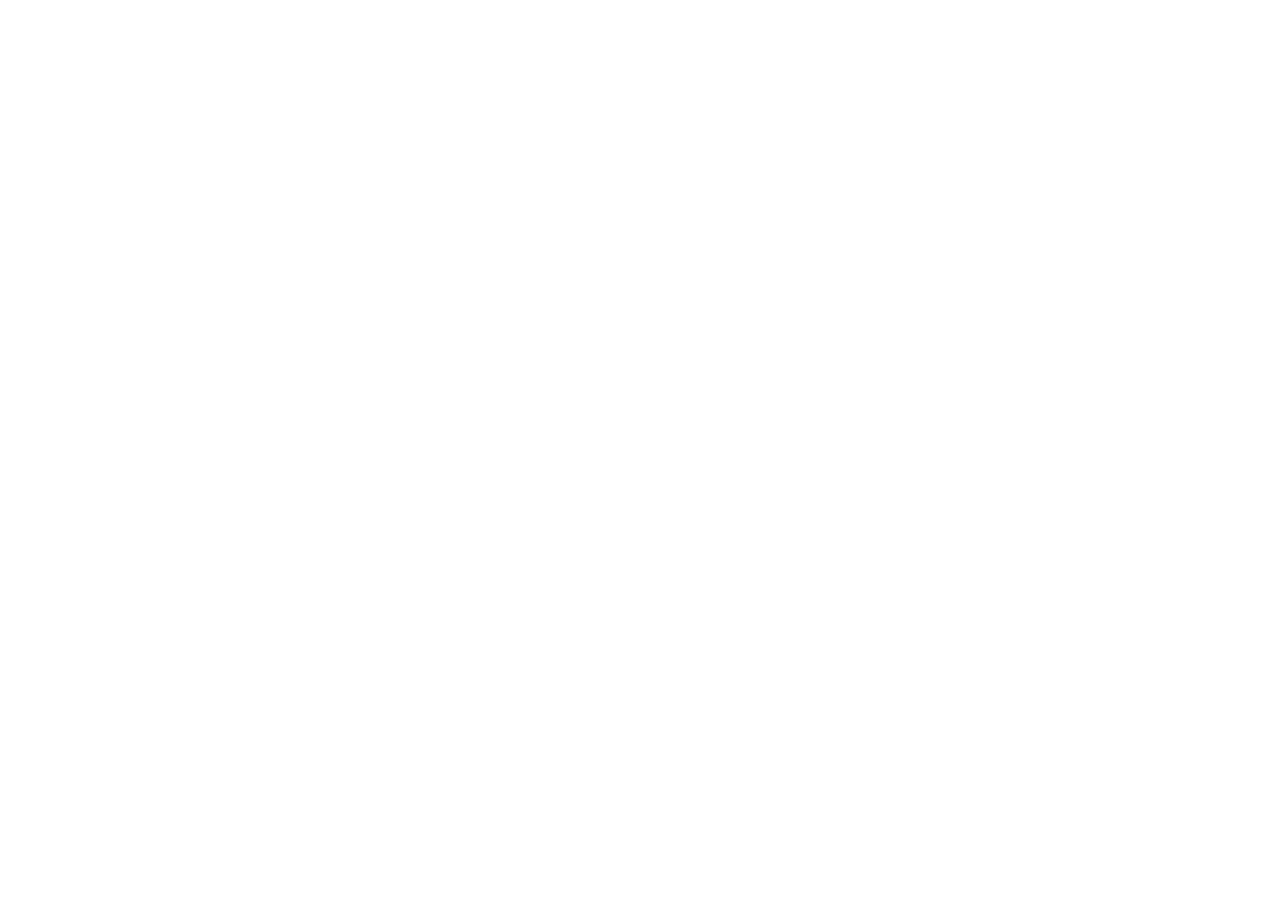
==== index.html @ c00ada1f "Initial commit" ====
<!DOCTYPE html>
<html lang="en">
    <head>
        <meta charset="UTF-8">
        <meta name="viewport" content="width=device-width, initial-scale=1.0">
        <title>Bootstrap-template</title>

        <!-- Bootstrap -->
        <link rel="stylesheet" href="https://cdn.jsdelivr.net/npm/bootstrap@5.3.2/dist/css/bootstrap.min.css">

        <!-- CSS -->
        <link rel="stylesheet" href="./css/style.css">
    </head>
    <body>
       <header>
        
       </header>

       <main>

       </main>

       <footer>
        
       </footer>

       <script type="text/javascript" src="./javascript/scripts.js" ></script>
    </body>
</html>
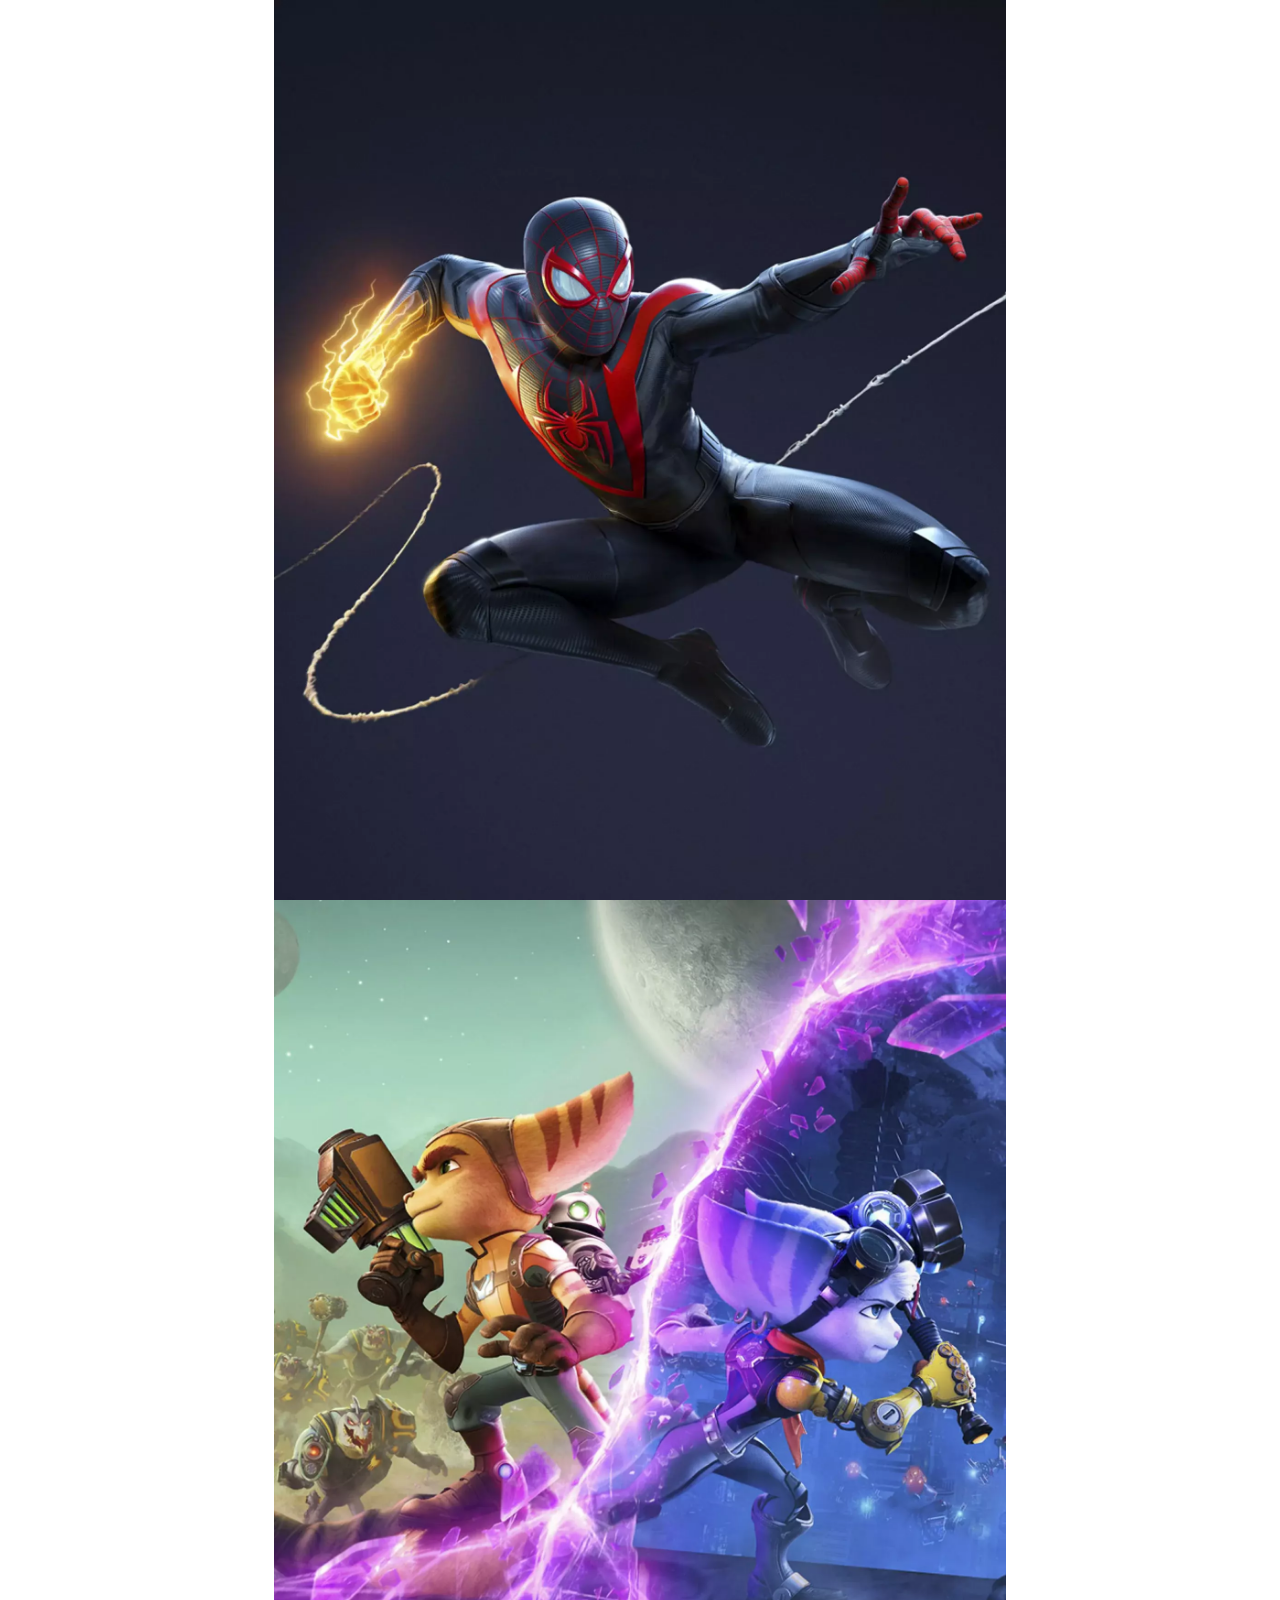
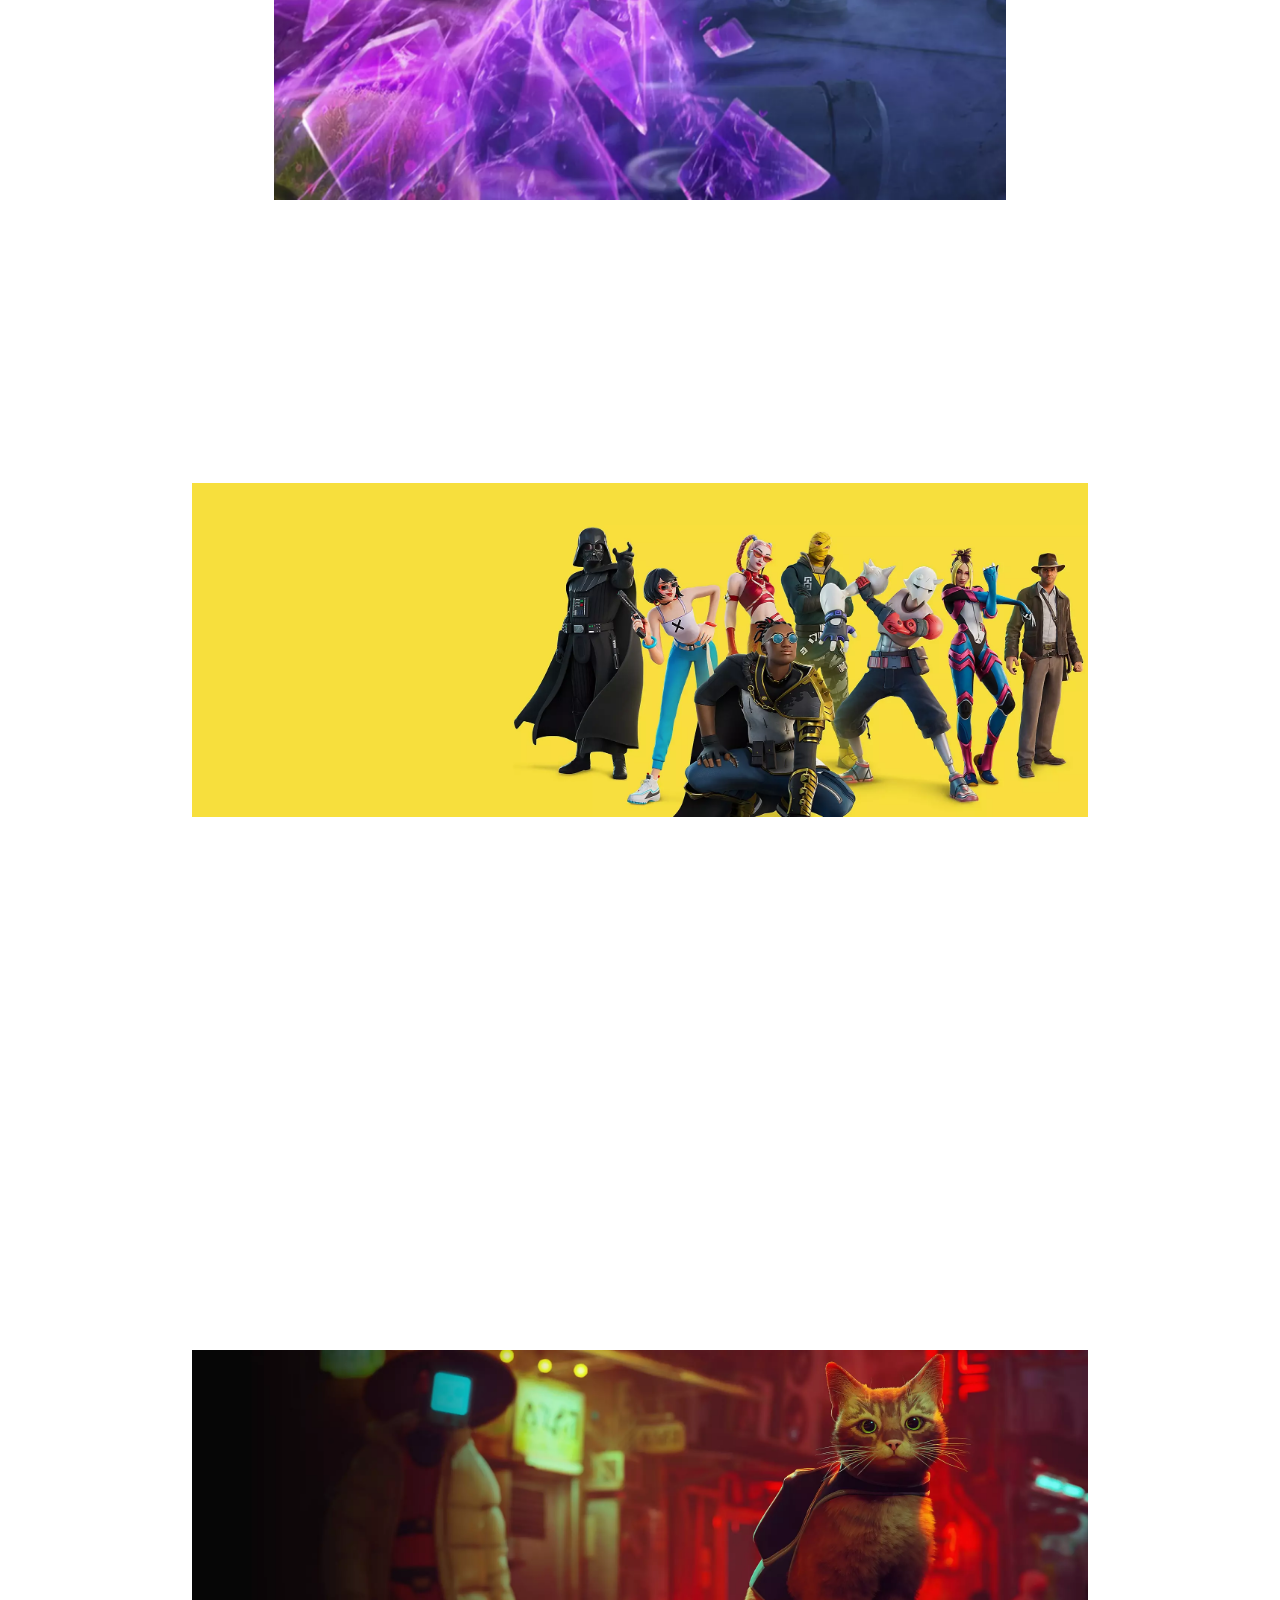
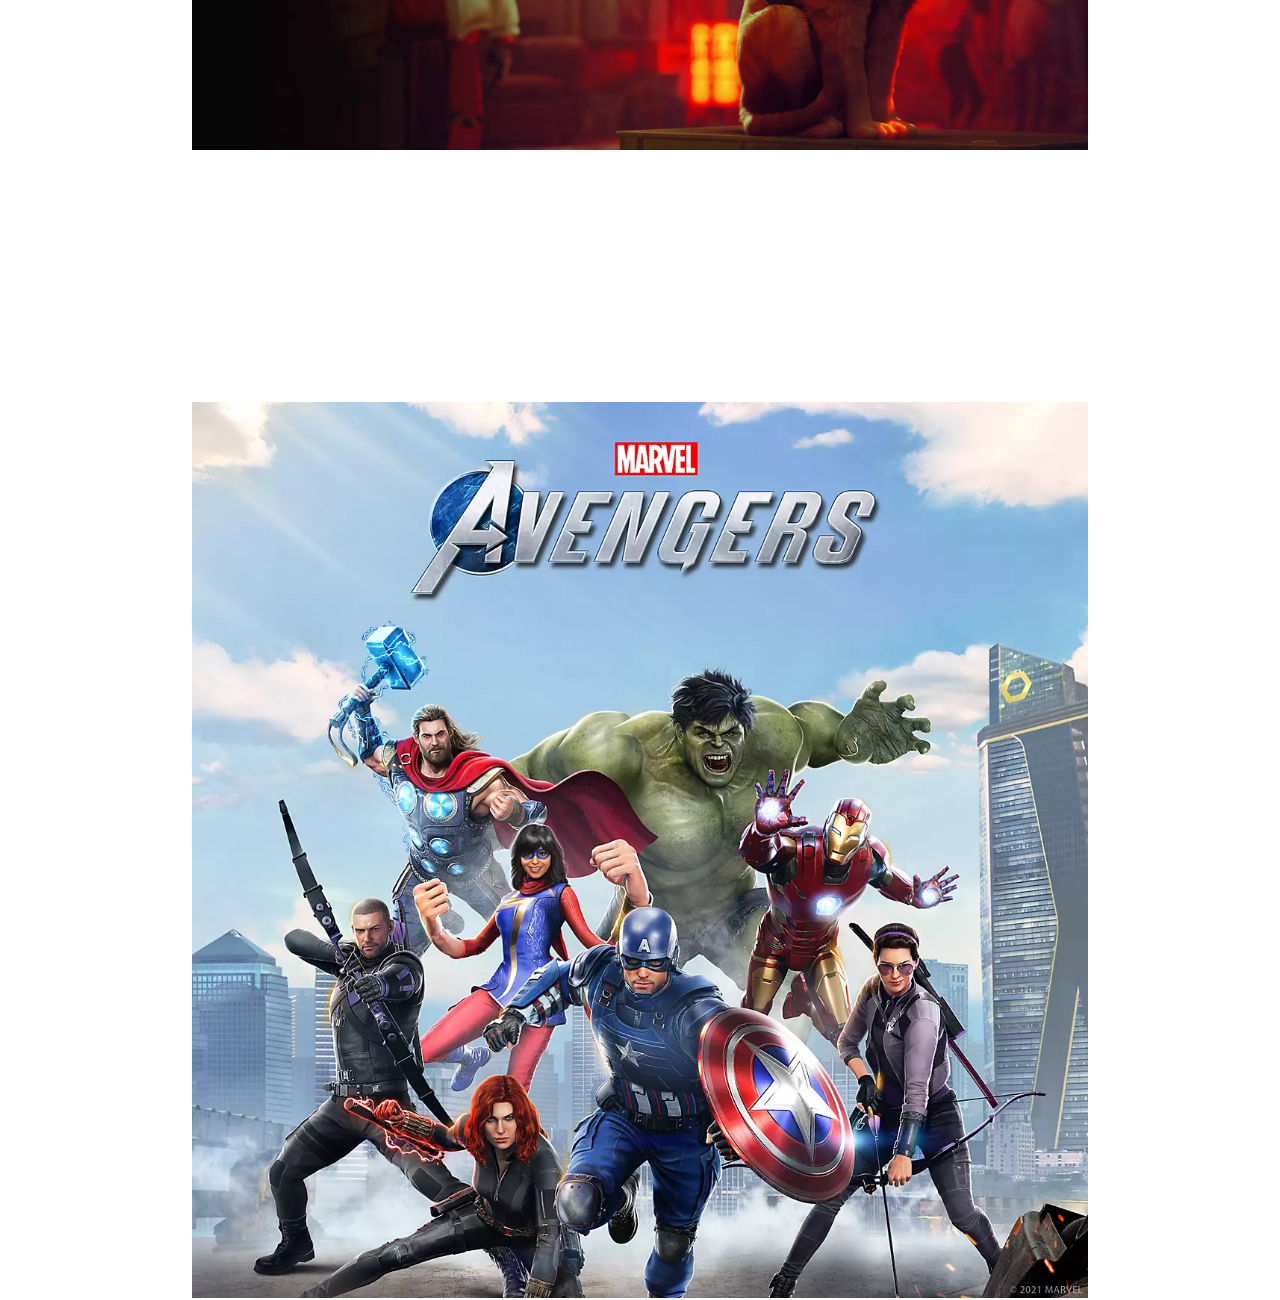
==== commit 1682c1e8: "milestone 1" ====
--- a/index.html
+++ b/index.html
@@ -3,7 +3,7 @@
     <head>
         <meta charset="UTF-8">
         <meta name="viewport" content="width=device-width, initial-scale=1.0">
-        <title>Bootstrap-template</title>
+        <title>Carosello Mono Array</title>
 
         <!-- Bootstrap -->
         <link rel="stylesheet" href="https://cdn.jsdelivr.net/npm/bootstrap@5.3.2/dist/css/bootstrap.min.css">
@@ -12,17 +12,28 @@
         <link rel="stylesheet" href="./css/style.css">
     </head>
     <body>
-       <header>
         
-       </header>
+        <div class="my-cont m-auto">
+            <div class="w-100 h-100">
+                <img class="w-100 h-100 object-fit-contain" src="./img/01.webp" alt="">
+            </div>
 
-       <main>
+            <div class="w-100 h-100">
+                <img class="w-100 h-100 object-fit-contain" src="./img/02.webp" alt="">
+            </div>
 
-       </main>
+            <div class="w-100 h-100">
+                <img class="w-100 h-100 object-fit-contain" src="./img/03.webp" alt="">
+            </div>
 
-       <footer>
-        
-       </footer>
+            <div class="w-100 h-100">
+                <img class="w-100 h-100 object-fit-contain" src="./img/04.webp" alt="">
+            </div>
+
+            <div class="w-100 h-100">
+                <img class="w-100 h-100 object-fit-contain" src="./img/05.webp" alt="">
+            </div>
+        </div>
 
        <script type="text/javascript" src="./javascript/scripts.js" ></script>
     </body>
--- a/css/style.css
+++ b/css/style.css
@@ -0,0 +1,12 @@
+.my-cont {
+    width: 70vw;
+    height: 100vh;
+}
+
+.active {
+    display: block;
+}
+
+.inactive {
+    display: none;
+}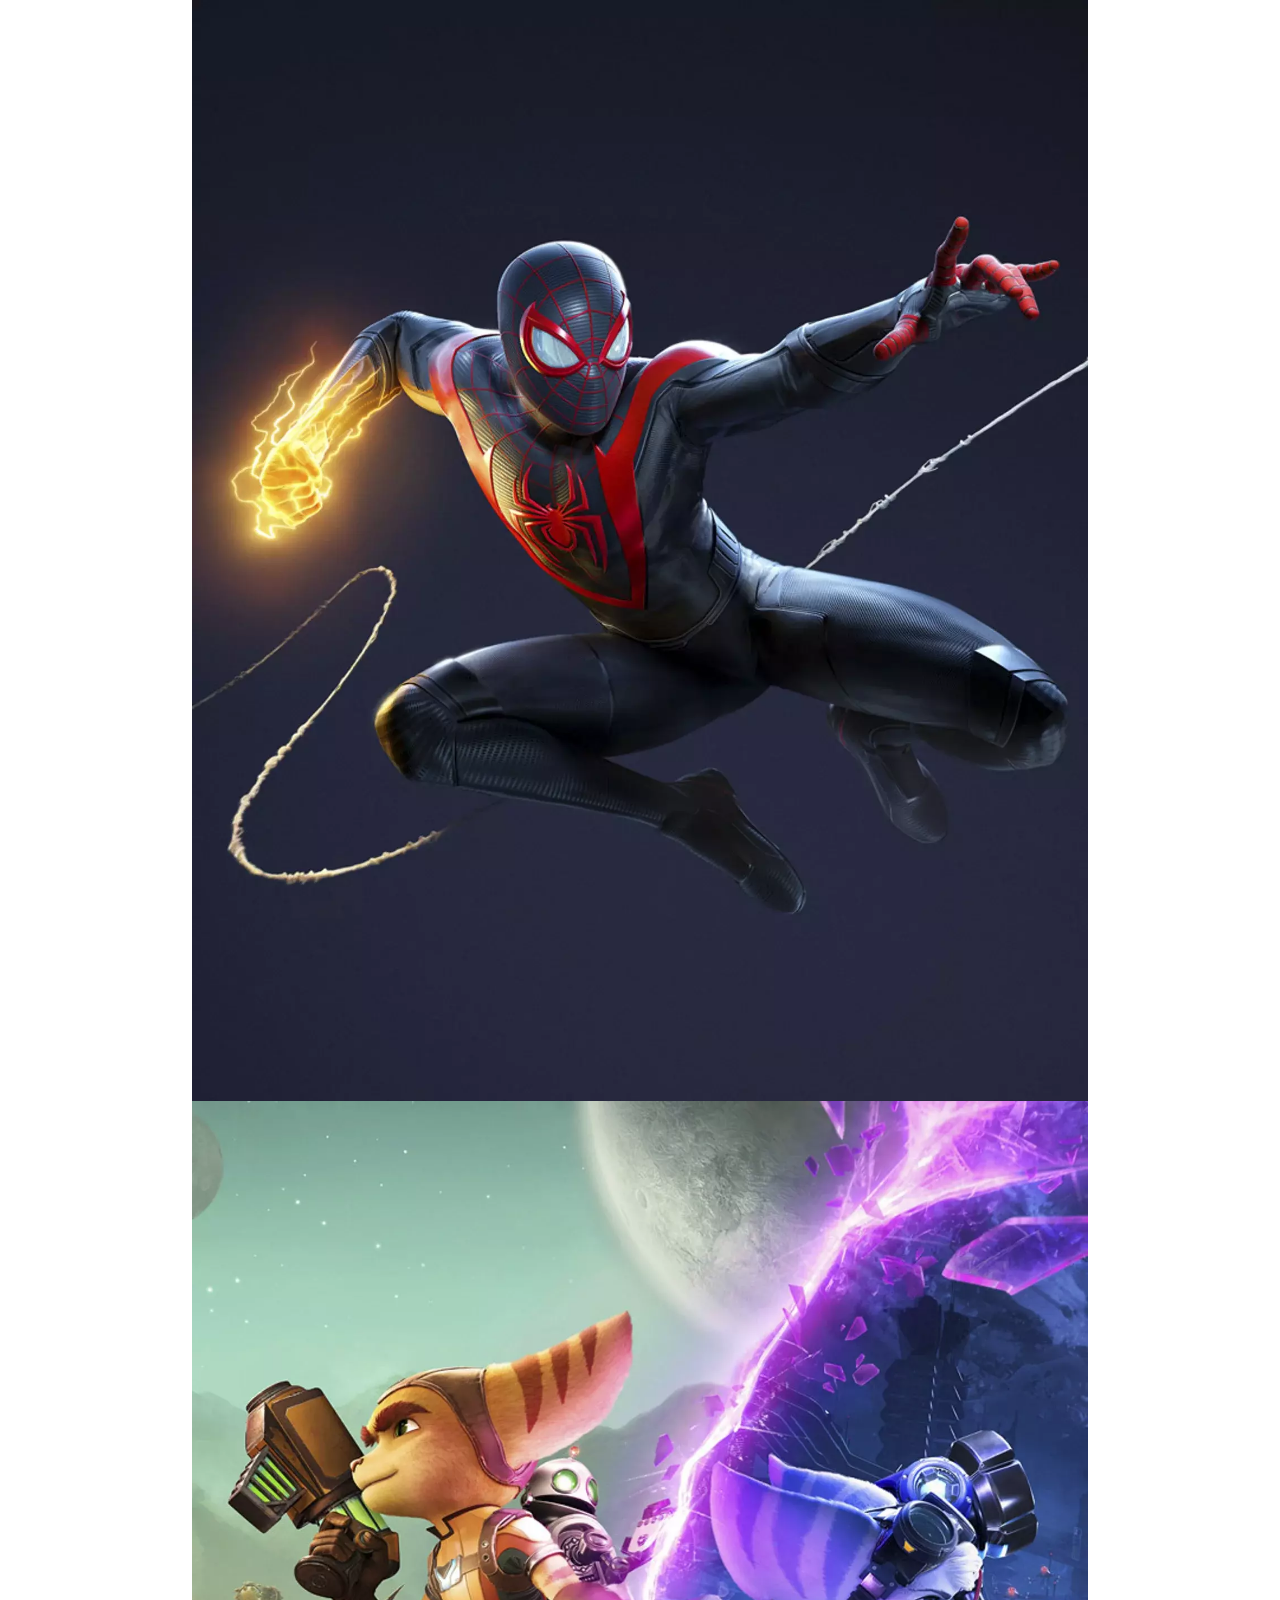
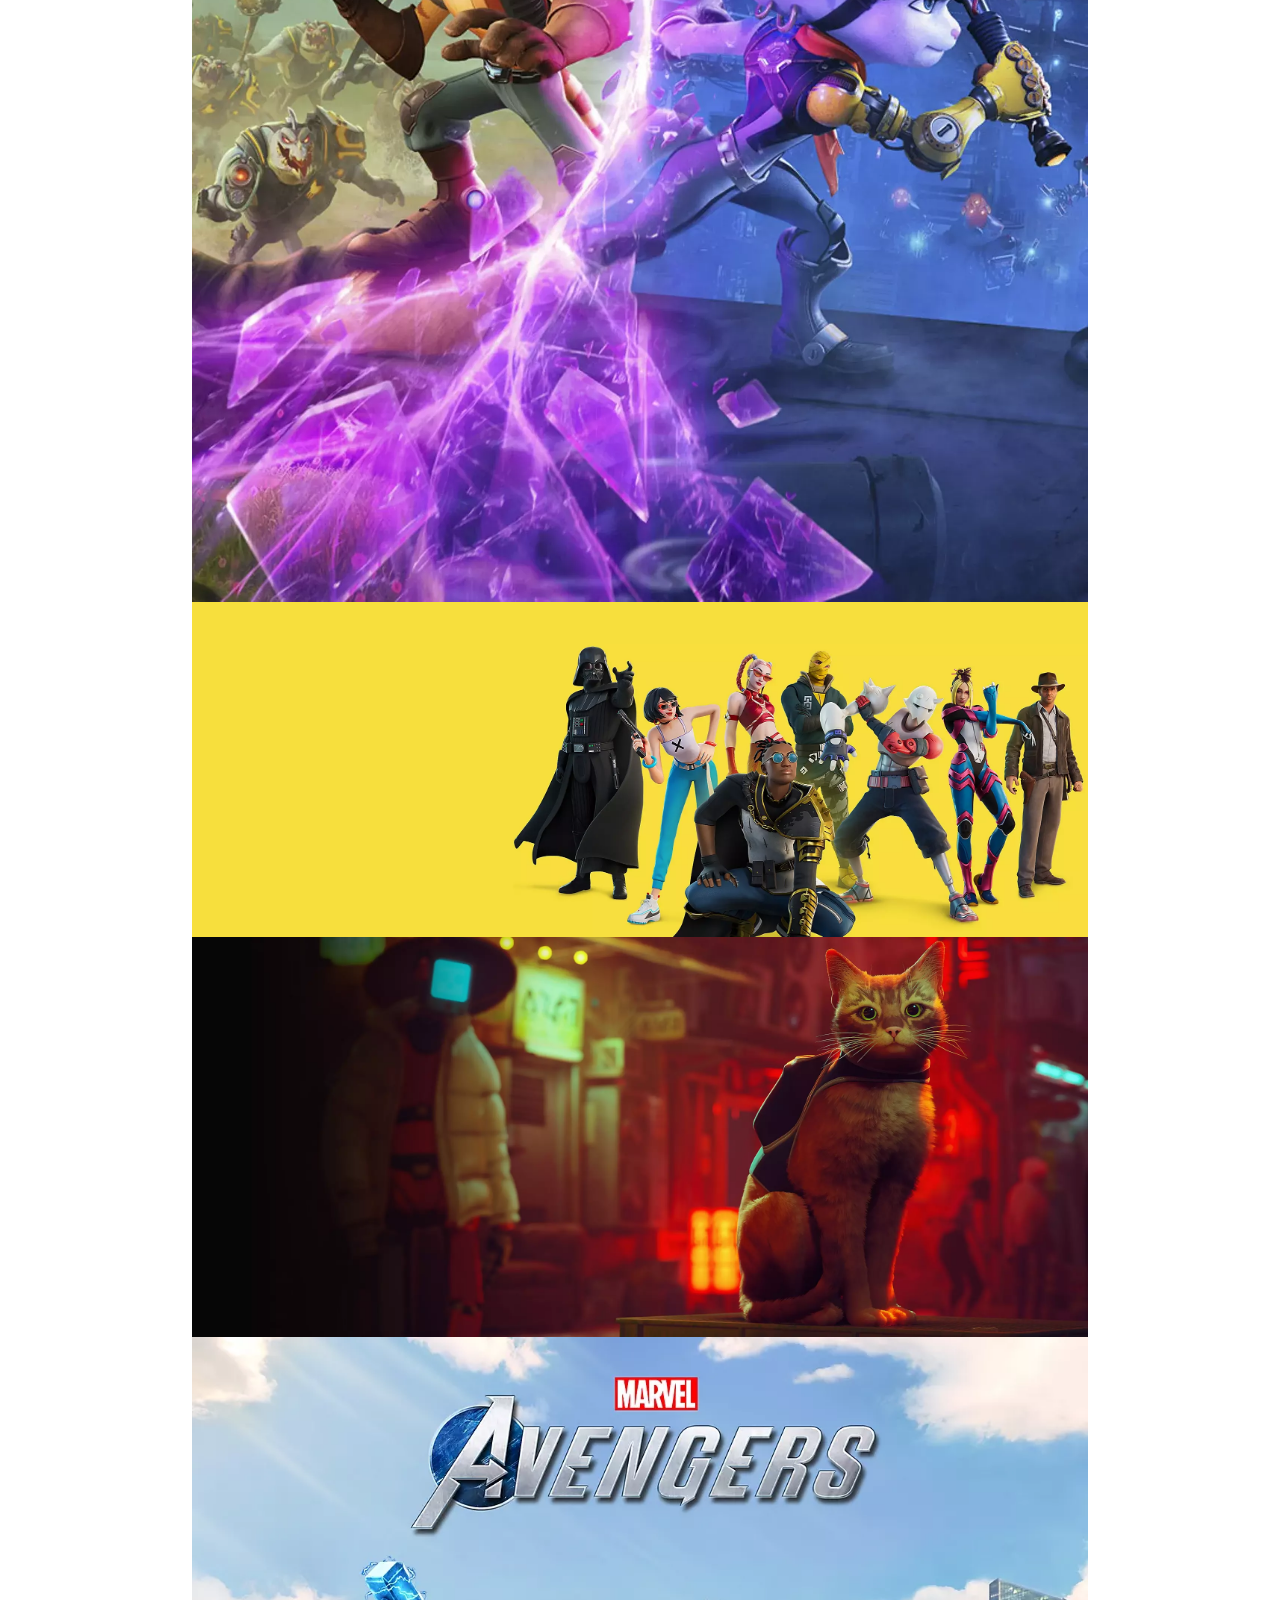
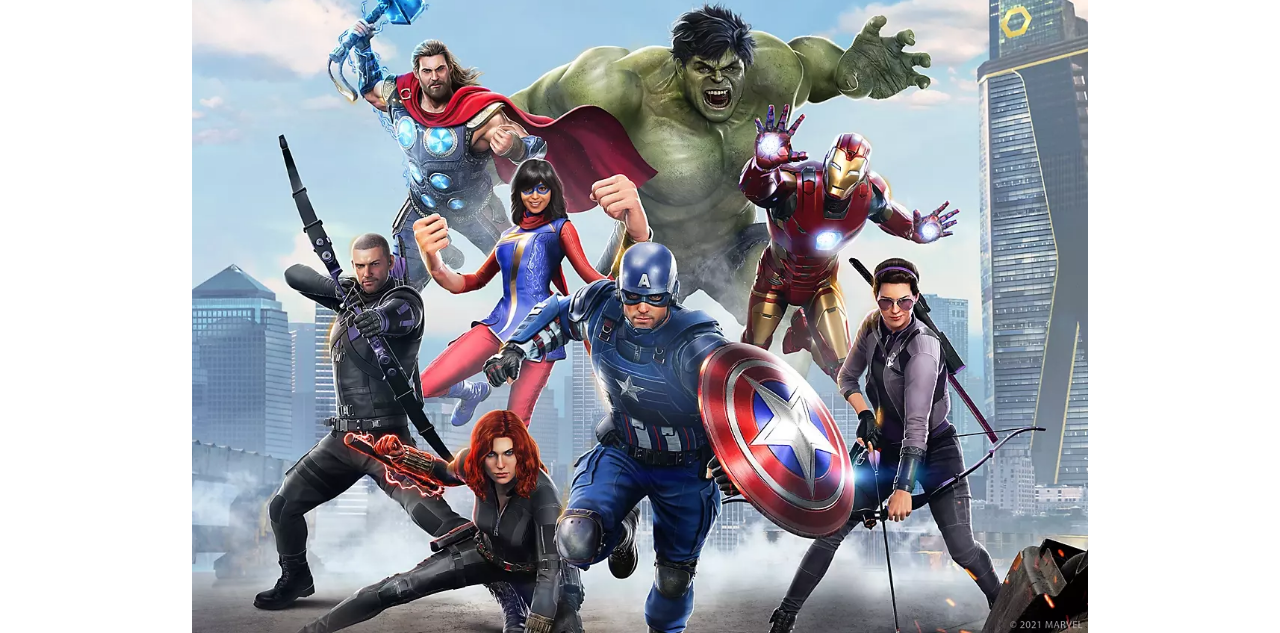
==== commit 2e2eb3dd: "milestone 2" ====
--- a/index.html
+++ b/index.html
@@ -14,25 +14,25 @@
     <body>
         
         <div class="my-cont m-auto">
-            <div class="w-100 h-100">
+            <!-- <div class="w-100 h-100">
                 <img class="w-100 h-100 object-fit-contain" src="./img/01.webp" alt="">
-            </div>
+            </div> -->
 
-            <div class="w-100 h-100">
+            <!-- <div class="w-100 h-100">
                 <img class="w-100 h-100 object-fit-contain" src="./img/02.webp" alt="">
-            </div>
+            </div> -->
 
-            <div class="w-100 h-100">
+            <!-- <div class="w-100 h-100">
                 <img class="w-100 h-100 object-fit-contain" src="./img/03.webp" alt="">
-            </div>
+            </div> -->
 
-            <div class="w-100 h-100">
+            <!-- <div class="w-100 h-100">
                 <img class="w-100 h-100 object-fit-contain" src="./img/04.webp" alt="">
-            </div>
+            </div> -->
 
-            <div class="w-100 h-100">
+            <!-- <div class="w-100 h-100">
                 <img class="w-100 h-100 object-fit-contain" src="./img/05.webp" alt="">
-            </div>
+            </div> -->
         </div>
 
        <script type="text/javascript" src="./javascript/scripts.js" ></script>
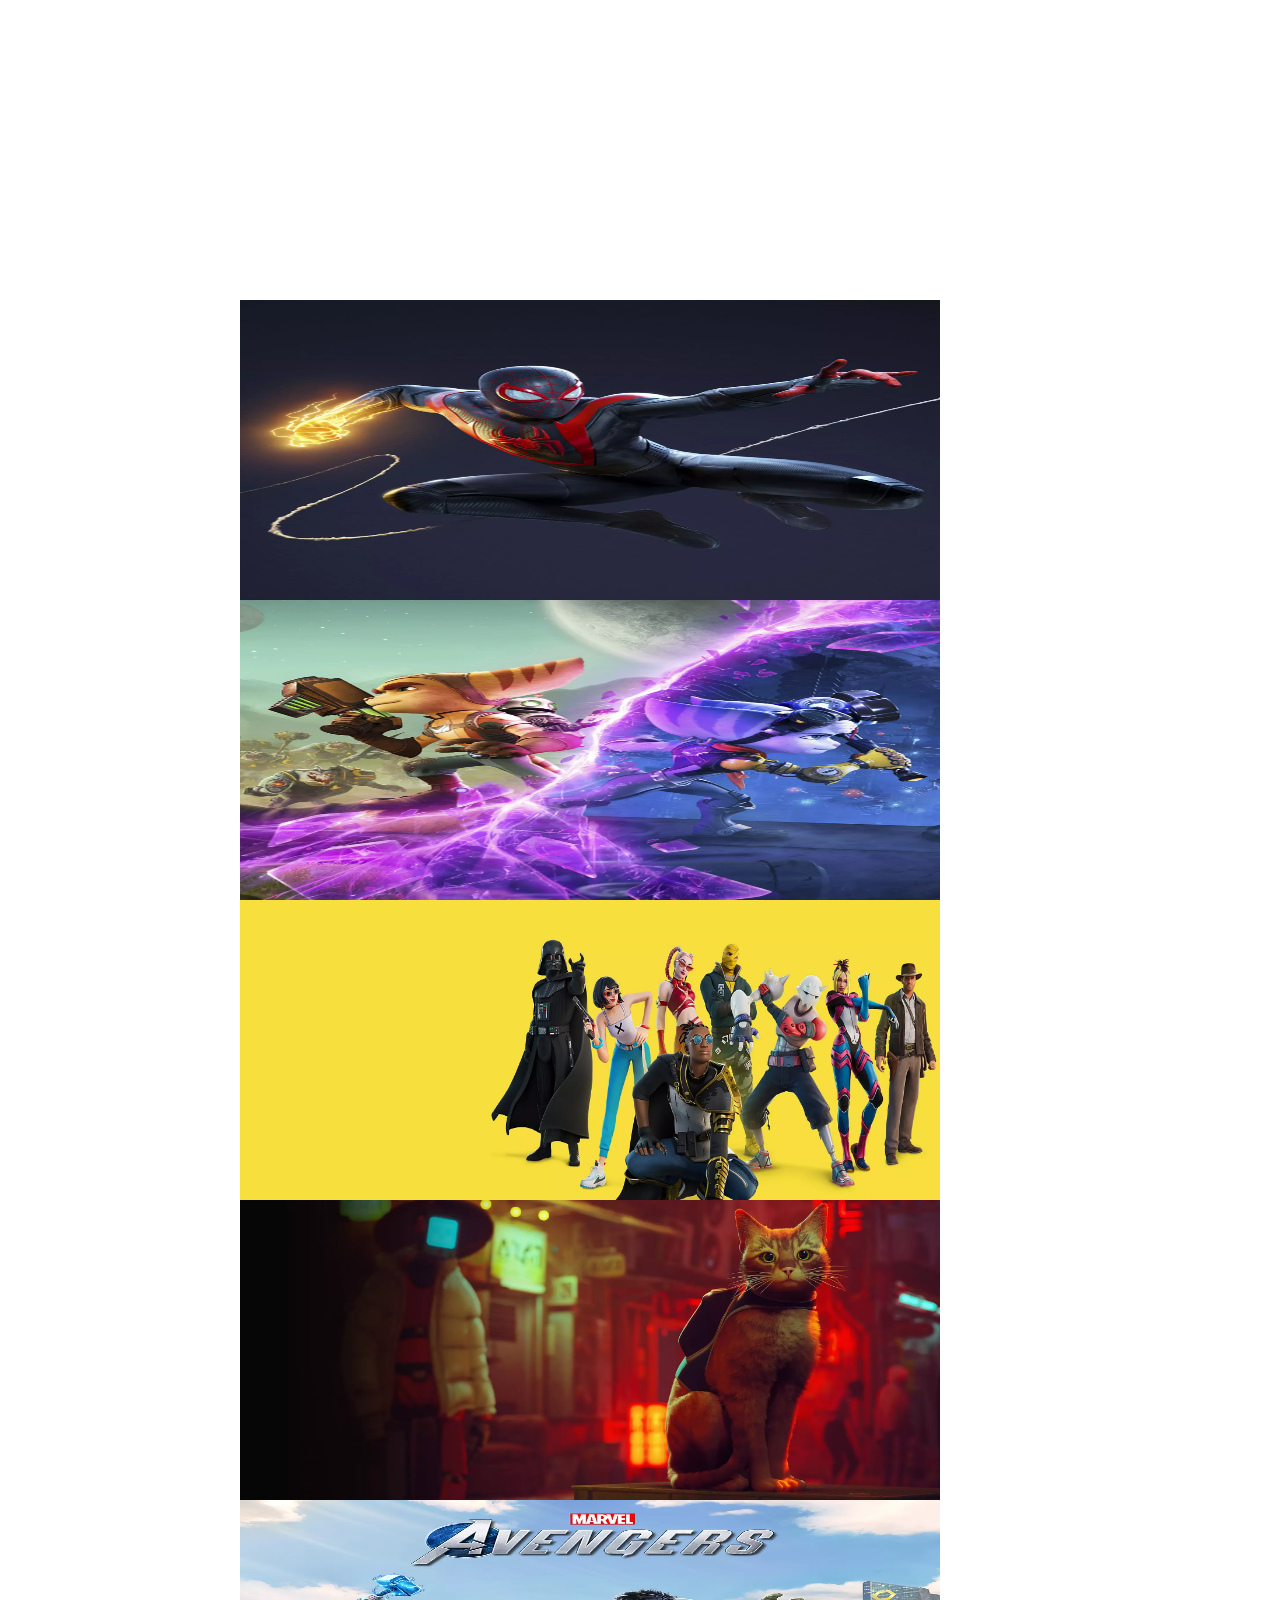
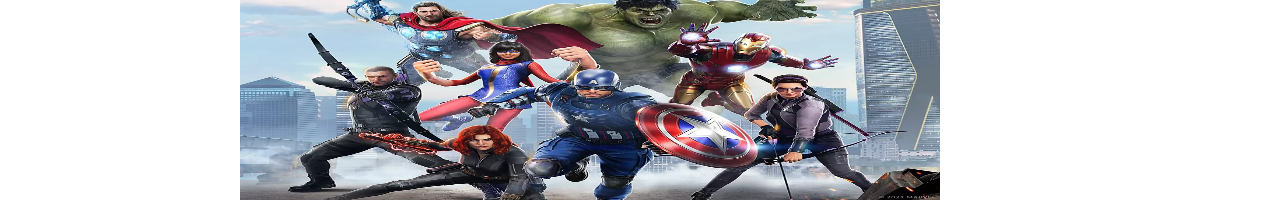
==== commit b7963553: "ADD frecce" ====
--- a/index.html
+++ b/index.html
@@ -4,6 +4,9 @@
         <meta charset="UTF-8">
         <meta name="viewport" content="width=device-width, initial-scale=1.0">
         <title>Carosello Mono Array</title>
+
+        <!-- font awesome -->
+        <link rel="stylesheet" href="https://cdnjs.cloudflare.com/ajax/libs/font-awesome/6.5.1/css/all.min.css" integrity="sha512-DTOQO9RWCH3ppGqcWaEA1BIZOC6xxalwEsw9c2QQeAIftl+Vegovlnee1c9QX4TctnWMn13TZye+giMm8e2LwA==" crossorigin="anonymous" referrerpolicy="no-referrer" />
 
         <!-- Bootstrap -->
         <link rel="stylesheet" href="https://cdn.jsdelivr.net/npm/bootstrap@5.3.2/dist/css/bootstrap.min.css">
@@ -13,26 +16,16 @@
     </head>
     <body>
         
-        <div class="my-cont m-auto">
-            <!-- <div class="w-100 h-100">
-                <img class="w-100 h-100 object-fit-contain" src="./img/01.webp" alt="">
-            </div> -->
+        <div class="my-cont">
+            <div class="elements">
+                <div class="previous">
+                    <i class="fa-solid fa-arrow-up text-white fa-xl"></i>
+                </div>
 
-            <!-- <div class="w-100 h-100">
-                <img class="w-100 h-100 object-fit-contain" src="./img/02.webp" alt="">
-            </div> -->
-
-            <!-- <div class="w-100 h-100">
-                <img class="w-100 h-100 object-fit-contain" src="./img/03.webp" alt="">
-            </div> -->
-
-            <!-- <div class="w-100 h-100">
-                <img class="w-100 h-100 object-fit-contain" src="./img/04.webp" alt="">
-            </div> -->
-
-            <!-- <div class="w-100 h-100">
-                <img class="w-100 h-100 object-fit-contain" src="./img/05.webp" alt="">
-            </div> -->
+                <div class="next">
+                    <i class="fa-solid fa-arrow-down text-white fa-xl"></i>
+                </div>
+            </div>
         </div>
 
        <script type="text/javascript" src="./javascript/scripts.js" ></script>
--- a/css/style.css
+++ b/css/style.css
@@ -1,12 +1,27 @@
 .my-cont {
-    width: 70vw;
+    width: 800px;
     height: 100vh;
+    margin: 0 auto;
+    display: flex;
+    align-items: center;
 }
 
-.active {
-    display: block;
+.elements {
+    width: 700px;
+    height: 300px;
+    position: relative;
 }
 
-.inactive {
-    display: none;
+.previous {
+    position: absolute;
+    top: 3%;
+    right: 50%;
+    cursor: pointer;
+}
+
+.next {
+    position: absolute;
+    bottom: 3%;
+    right: 50%;
+    cursor: pointer;
 }